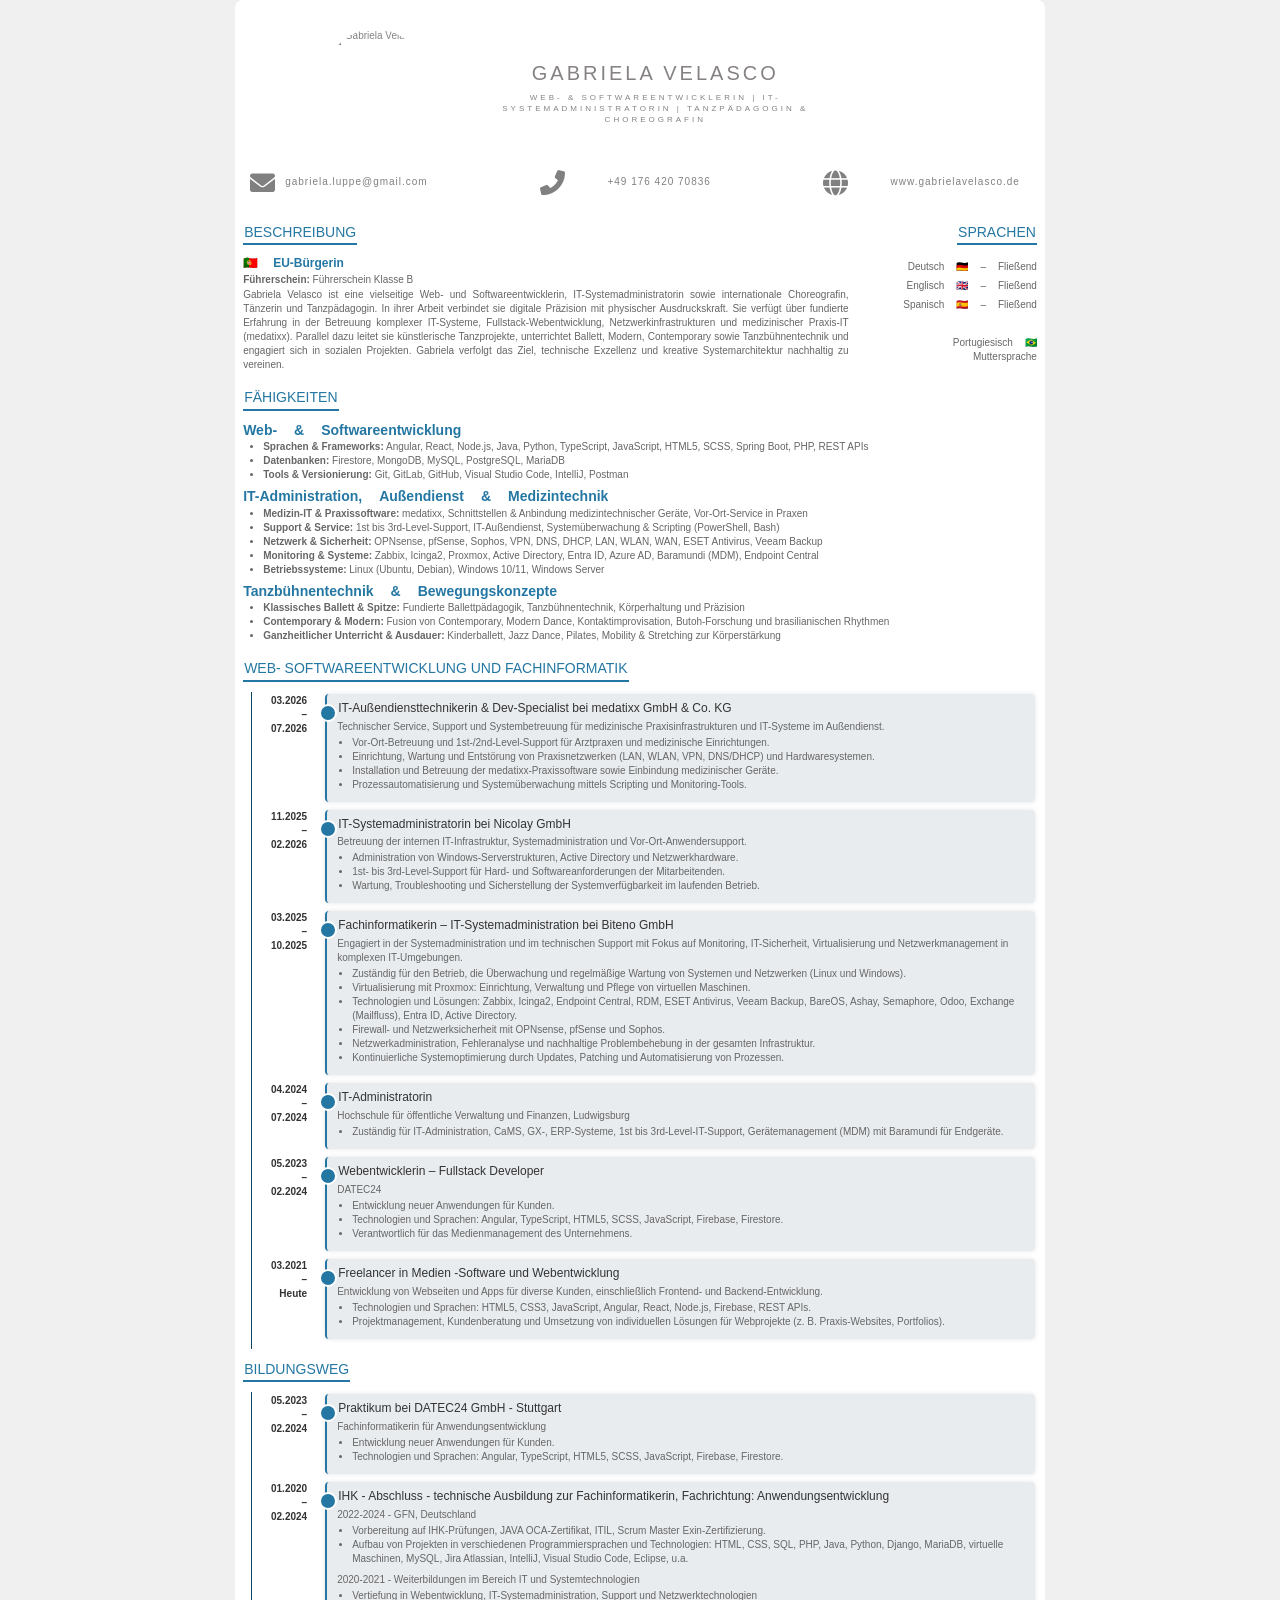
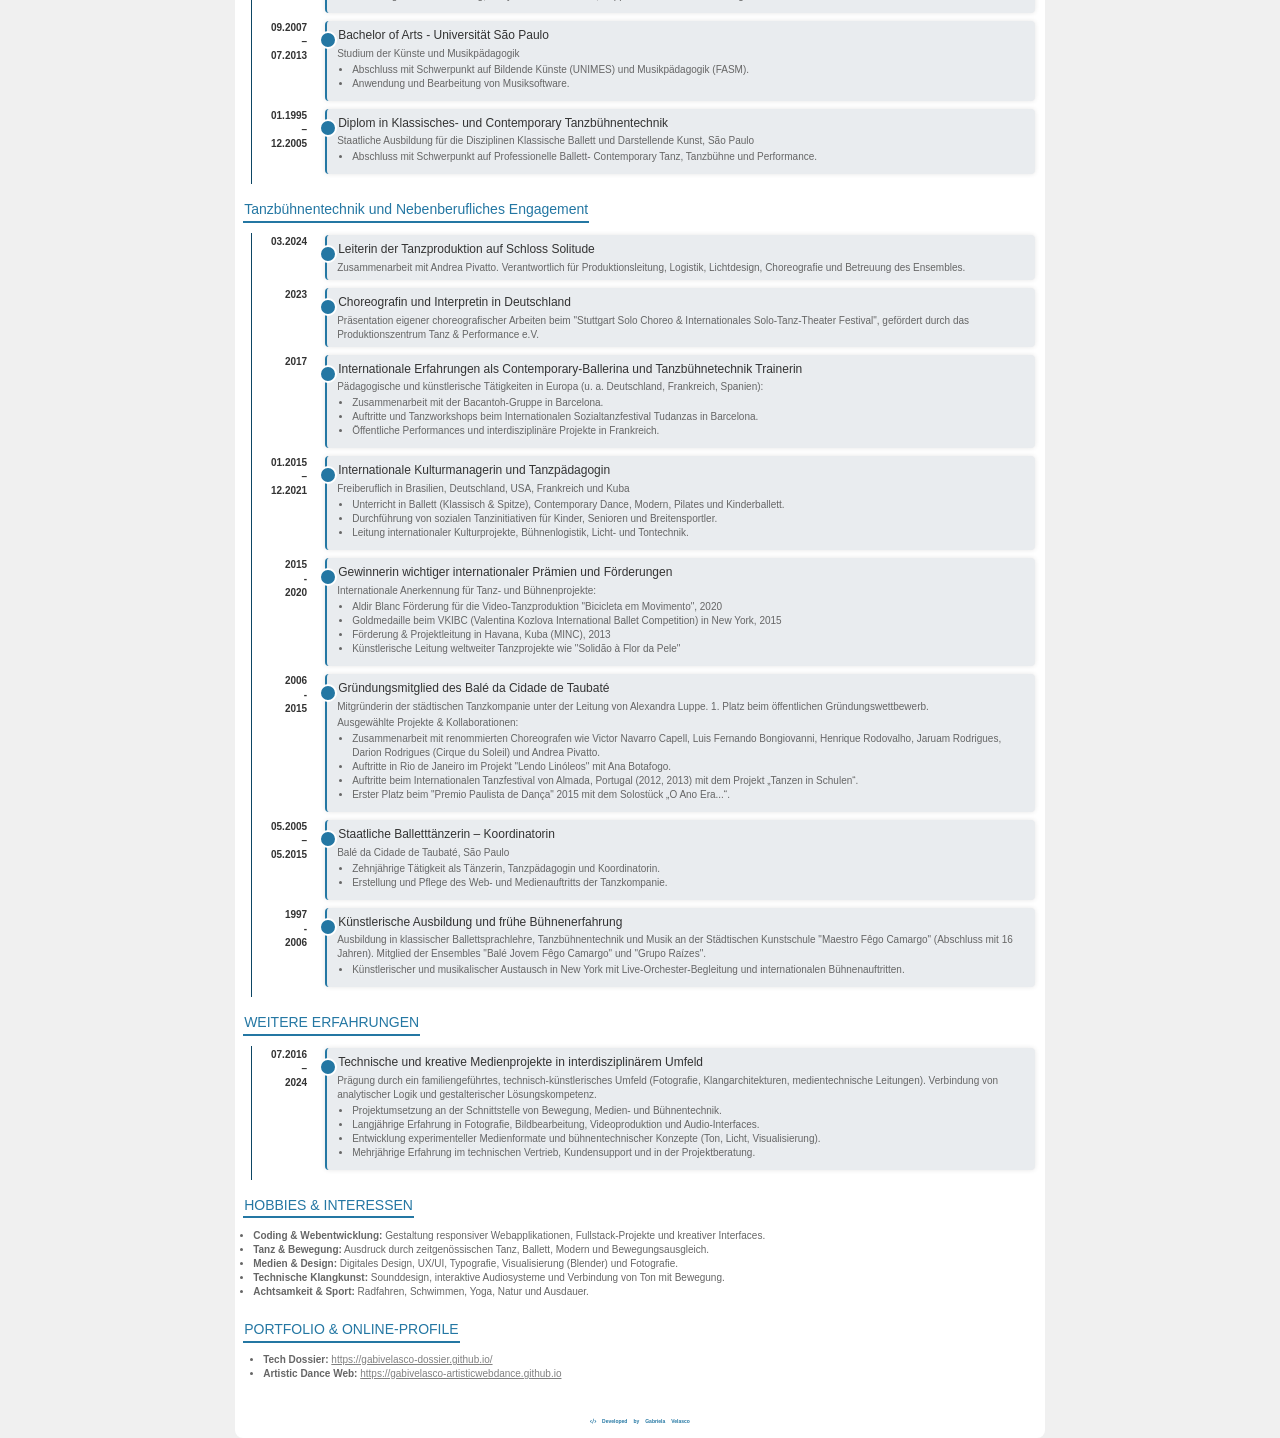
==== index-16.08.26.html @ 90b26a24 "Links in CV added" ====
<!DOCTYPE html>
<html lang="de">
<head>
    <meta charset="UTF-8">
    <meta name="viewport" content="width=device-width, initial-scale=1.0">
    <title>Lebenslauf - Gabriela Velasco</title>
    <link rel="stylesheet" href="styles-web.css">
    <script src="html2pdf.js" defer></script>
    <script src="scripts.js" defer></script>
    <link href="https://cdnjs.cloudflare.com/ajax/libs/font-awesome/6.0.0-beta3/css/all.min.css" rel="stylesheet">
    <script src="https://cdnjs.cloudflare.com/ajax/libs/html2pdf.js/0.9.2/html2pdf.bundle.min.js"></script>
    <link rel="stylesheet" href="https://fonts.googleapis.com/css2?family=Noto+Color+Emoji&display=swap">
</head>
<body>
    <div class="container">
        <section class="flex">
        </section>
        
        <div class="header">
            <section class="flex">
                <img src="img/Photo1.png" alt="Gabriela Velasco" class="photo">
                <section class="image-block">
                    <h1>GABRIELA VELASCO</h1>
                    <p class="profession">Web- & Softwareentwicklerin | IT-Systemadministratorin | Tanzpädagogin & Choreografin</p> 
                </section>
            </section>
        
            <section class="flex">
                <i class="fas fa-envelope img-email-info" style="color: grey; font-size: 25px;"></i>
                <p class="contact-info"><a href="mailto:gabriela.luppe@gmail.com" style="color: grey;">gabriela.luppe@gmail.com</a></p>
            
                <i class="fas fa-phone-alt img-contact-info" style="color: grey; font-size: 25px;"></i>
                <p class="contact-info" style="color: grey;">+49 176 420 70836</p>
            
                <i class="fas fa-globe img-contact-info" style="color: grey; font-size: 25px;"></i>
                <p class="contact-info"><a href="https://www.gabrielavelasco.de/" style="color: grey;">www.gabrielavelasco.de</a></p>
            </section>
        </div>

        <div class="section columns">
            <div class="column description">
                <h2 class="maintopic">BESCHREIBUNG</h2><br>
                <span class="ue-bürgerin"> 🇵🇹 EU-Bürgerin</span>  
                <p><strong>Führerschein:</strong> Führerschein Klasse B</p>
           
                <p>Gabriela Velasco ist eine vielseitige Web- und Softwareentwicklerin, IT-Systemadministratorin sowie internationale Choreografin, Tänzerin und Tanzpädagogin. In ihrer Arbeit verbindet sie digitale Präzision mit physischer Ausdruckskraft. Sie verfügt über fundierte Erfahrung in der Betreuung komplexer IT-Systeme, Fullstack-Webentwicklung, Netzwerkinfrastrukturen und medizinischer Praxis-IT (medatixx). Parallel dazu leitet sie künstlerische Tanzprojekte, unterrichtet Ballett, Modern, Contemporary sowie Tanzbühnentechnik und engagiert sich in sozialen Projekten. Gabriela verfolgt das Ziel, technische Exzellenz und kreative Systemarchitektur nachhaltig zu vereinen.</p>
            </div>
            
            <div class="column sprachen">
                <div class="block-sprachen">
                    <h2 class="maintopic">SPRACHEN</h2>
                    <ul>
                        <li>Deutsch <span>🇩🇪</span> – Fließend</li>
                        <li>Englisch <span>🇬🇧</span> – Fließend</li>
                        <li>Spanisch <span>🇪🇸</span> – Fließend</li><br>
                        <li>Portugiesisch <span>🇧🇷</span> <br>Muttersprache</li>
                    </ul>
                </div>
            </div>
        </div>

        <div class="section skills">
            <h2 class="maintopic">FÄHIGKEITEN</h2><br>

            <h3 class="hardskills"><strong>Web- & Softwareentwicklung</strong></h3>
            <ul>
                <li><strong>Sprachen & Frameworks:</strong> Angular, React, Node.js, Java, Python, TypeScript, JavaScript, HTML5, SCSS, Spring Boot, PHP, REST APIs</li>
                <li><strong>Datenbanken:</strong> Firestore, MongoDB, MySQL, PostgreSQL, MariaDB</li>
                <li><strong>Tools & Versionierung:</strong> Git, GitLab, GitHub, Visual Studio Code, IntelliJ, Postman</li>
            </ul>

            <h3 class="hardskills"><strong>IT-Administration, Außendienst & Medizintechnik</strong></h3>
            <ul>
                <li><strong>Medizin-IT & Praxissoftware:</strong> medatixx, Schnittstellen & Anbindung medizintechnischer Geräte, Vor-Ort-Service in Praxen</li>
                <li><strong>Support & Service:</strong> 1st bis 3rd-Level-Support, IT-Außendienst, Systemüberwachung & Scripting (PowerShell, Bash)</li>
                <li><strong>Netzwerk & Sicherheit:</strong> OPNsense, pfSense, Sophos, VPN, DNS, DHCP, LAN, WLAN, WAN, ESET Antivirus, Veeam Backup</li>
                <li><strong>Monitoring & Systeme:</strong> Zabbix, Icinga2, Proxmox, Active Directory, Entra ID, Azure AD, Baramundi (MDM), Endpoint Central</li>
                <li><strong>Betriebssysteme:</strong> Linux (Ubuntu, Debian), Windows 10/11, Windows Server</li>
            </ul>

            <h3 class="hardskills"><strong>Tanzbühnentechnik & Bewegungskonzepte</strong></h3>
            <ul>
                <li><strong>Klassisches Ballett & Spitze:</strong> Fundierte Ballettpädagogik, Tanzbühnentechnik, Körperhaltung und Präzision</li>
                <li><strong>Contemporary & Modern:</strong> Fusion von Contemporary, Modern Dance, Kontaktimprovisation, Butoh-Forschung und brasilianischen Rhythmen</li>
                <li><strong>Ganzheitlicher Unterricht & Ausdauer:</strong> Kinderballett, Jazz Dance, Pilates, Mobility & Stretching zur Körperstärkung</li>
            </ul>
        </div>

        <div class="section">
            <h2 class="maintopic">WEB- SOFTWAREENTWICKLUNG UND FACHINFORMATIK</h2>
            <div class="timeline">
                <div class="timeline-item">
                    <div class="timeline-content">
                        <div class="timeline-date">03.2026<br> – <br>07.2026</div>
                        <h3>IT-Außendiensttechnikerin & Dev-Specialist bei medatixx GmbH & Co. KG</h3>
                        <p>Technischer Service, Support und Systembetreuung für medizinische Praxisinfrastrukturen und IT-Systeme im Außendienst.</p>
                        <ul>
                            <li>Vor-Ort-Betreuung und 1st-/2nd-Level-Support für Arztpraxen und medizinische Einrichtungen.</li>
                            <li>Einrichtung, Wartung und Entstörung von Praxisnetzwerken (LAN, WLAN, VPN, DNS/DHCP) und Hardwaresystemen.</li>
                            <li>Installation und Betreuung der medatixx-Praxissoftware sowie Einbindung medizinischer Geräte.</li>
                            <li>Prozessautomatisierung und Systemüberwachung mittels Scripting und Monitoring-Tools.</li>
                        </ul>
                    </div>
                </div>
                <div class="timeline-item">
                    <div class="timeline-content">
                        <div class="timeline-date">11.2025<br> – <br>02.2026</div>
                        <h3>IT-Systemadministratorin bei Nicolay GmbH</h3>
                        <p>Betreuung der internen IT-Infrastruktur, Systemadministration und Vor-Ort-Anwendersupport.</p>
                        <ul>
                            <li>Administration von Windows-Serverstrukturen, Active Directory und Netzwerkhardware.</li>
                            <li>1st- bis 3rd-Level-Support für Hard- und Softwareanforderungen der Mitarbeitenden.</li>
                            <li>Wartung, Troubleshooting und Sicherstellung der Systemverfügbarkeit im laufenden Betrieb.</li>
                        </ul>
                    </div>
                </div>
                <div class="timeline-item">
                    <div class="timeline-content">
                        <div class="timeline-date">03.2025<br> – <br>10.2025</div>
                        <h3>Fachinformatikerin – IT-Systemadministration bei Biteno GmbH</h3>
                        <p>Engagiert in der Systemadministration und im technischen Support mit Fokus auf Monitoring, IT-Sicherheit, Virtualisierung und Netzwerkmanagement in komplexen IT-Umgebungen.</p>
                        <ul>
                            <li>Zuständig für den Betrieb, die Überwachung und regelmäßige Wartung von Systemen und Netzwerken (Linux und Windows).</li>
                            <li>Virtualisierung mit Proxmox: Einrichtung, Verwaltung und Pflege von virtuellen Maschinen.</li>
                            <li>Technologien und Lösungen: Zabbix, Icinga2, Endpoint Central, RDM, ESET Antivirus, Veeam Backup, BareOS, Ashay, Semaphore, Odoo, Exchange (Mailfluss), Entra ID, Active Directory.</li>
                            <li>Firewall- und Netzwerksicherheit mit OPNsense, pfSense und Sophos.</li>
                            <li>Netzwerkadministration, Fehleranalyse und nachhaltige Problembehebung in der gesamten Infrastruktur.</li>
                            <li>Kontinuierliche Systemoptimierung durch Updates, Patching und Automatisierung von Prozessen.</li>
                        </ul>
                    </div>
                </div>
                <div class="timeline-item">
                    <div class="timeline-content">
                        <div class="timeline-date">04.2024<br> – <br>07.2024</div>
                        <h3>IT-Administratorin</h3>
                        <p>Hochschule für öffentliche Verwaltung und Finanzen, Ludwigsburg</p>
                        <ul>
                            <li>Zuständig für IT-Administration, CaMS, GX-, ERP-Systeme, 1st bis 3rd-Level-IT-Support, Gerätemanagement (MDM) mit Baramundi für Endgeräte.</li>
                        </ul>
                    </div>
                </div>
                <div class="timeline-item">
                    <div class="timeline-content">
                        <div class="timeline-date">05.2023<br> – <br>02.2024</div>
                        <h3>Webentwicklerin – Fullstack Developer</h3>
                        <p>DATEC24</p>
                        <ul>
                            <li>Entwicklung neuer Anwendungen für Kunden.</li>
                            <li>Technologien und Sprachen: Angular, TypeScript, HTML5, SCSS, JavaScript, Firebase, Firestore.</li>
                            <li>Verantwortlich für das Medienmanagement des Unternehmens.</li>
                        </ul>
                    </div>
                </div>
                <div class="timeline-item">
                    <div class="timeline-content">
                        <div class="timeline-date">03.2021<br> – <br>Heute</div>
                        <h3>Freelancer in Medien -Software und Webentwicklung</h3>
                        <p>Entwicklung von Webseiten und Apps für diverse Kunden, einschließlich Frontend- und Backend-Entwicklung.</p>
                        <ul>
                            <li>Technologien und Sprachen: HTML5, CSS3, JavaScript, Angular, React, Node.js, Firebase, REST APIs.</li>
                            <li>Projektmanagement, Kundenberatung und Umsetzung von individuellen Lösungen für Webprojekte (z. B. Praxis-Websites, Portfolios).</li>
                        </ul>
                    </div>
                </div>
            </div>

            <div class="section">
                <h2 class="maintopic">BILDUNGSWEG</h2>
                <div class="timeline">
                    <div class="timeline-item">
                        <div class="timeline-content">
                            <div class="timeline-date">05.2023<br> – <br>02.2024</div>
                            <h3>Praktikum bei DATEC24 GmbH - Stuttgart</h3>
                            <p>Fachinformatikerin für Anwendungsentwicklung</p>
                            <ul>
                                <li>Entwicklung neuer Anwendungen für Kunden.</li>
                                <li>Technologien und Sprachen: Angular, TypeScript, HTML5, SCSS, JavaScript, Firebase, Firestore.</li>
                            </ul>
                        </div>
                    </div>
                    <div class="timeline-item">
                        <div class="timeline-content">
                            <div class="timeline-date">01.2020<br> – <br> 02.2024</div>
                            <h3>IHK - Abschluss - technische Ausbildung zur Fachinformatikerin, Fachrichtung: Anwendungsentwicklung</h3>
                            <p>2022-2024 - GFN, Deutschland</p>
                            <ul>
                                <li>Vorbereitung auf IHK-Prüfungen, JAVA OCA-Zertifikat, ITIL, Scrum Master Exin-Zertifizierung.</li>
                                <li>Aufbau von Projekten in verschiedenen Programmiersprachen und Technologien: HTML, CSS, SQL, PHP, Java, Python, Django, MariaDB, virtuelle Maschinen, MySQL, Jira Atlassian, IntelliJ, Visual Studio Code, Eclipse, u.a.</li>
                            </ul>
                            <p>2020-2021 - Weiterbildungen im Bereich IT und Systemtechnologien</p>
                            <ul>
                                <li>Vertiefung in Webentwicklung, IT-Systemadministration, Support und Netzwerktechnologien</li>
                            </ul>    
                        </div>
                    </div> 
                    <div class="timeline-item">
                        <div class="timeline-content">
                            <div class="timeline-date">09.2007<br> – <br> 07.2013</div>
                            <h3>Bachelor of Arts - Universität São Paulo</h3>
                            <p>Studium der Künste und Musikpädagogik</p>
                            <ul>
                                <li>Abschluss mit Schwerpunkt auf Bildende Künste (UNIMES) und Musikpädagogik (FASM).</li>
                                <li>Anwendung und Bearbeitung von Musiksoftware.</li>
                            </ul>
                        </div>
                    </div>
                    <div class="timeline-item">
                        <div class="timeline-content">
                            <div class="timeline-date">01.1995<br> – <br> 12.2005</div>
                            <h3>Diplom in Klassisches- und Contemporary Tanzbühnentechnik</h3>
                            <p>Staatliche Ausbildung für die Disziplinen Klassische Ballett und Darstellende Kunst, São Paulo</p>
                            <ul>
                                <li>Abschluss mit Schwerpunkt auf Professionelle Ballett- Contemporary Tanz, Tanzbühne und Performance.</li>
                            </ul>
                        </div>
                    </div>
                </div>
            </div>
        </div>

        <div class="section">
            <h2 class="maintopic">Tanzbühnentechnik und Nebenberufliches Engagement</h2>
            <div class="timeline">
                <div class="timeline-item">
                    <div class="timeline-content">
                        <div class="timeline-date">03.2024</div>
                        <h3>Leiterin der Tanzproduktion auf Schloss Solitude</h3>
                        <p>Zusammenarbeit mit Andrea Pivatto. Verantwortlich für Produktionsleitung, Logistik, Lichtdesign, Choreografie und Betreuung des Ensembles.</p>
                    </div>
                </div>
                <div class="timeline-item"> 
                    <div class="timeline-content">
                        <div class="timeline-date">2023</div>
                        <h3>Choreografin und Interpretin in Deutschland</h3>
                        <p>Präsentation eigener choreografischer Arbeiten beim "Stuttgart Solo Choreo & Internationales Solo-Tanz-Theater Festival", gefördert durch das Produktionszentrum Tanz & Performance e.V.</p>
                    </div>
                </div>
                <div class="timeline-item"> 
                    <div class="timeline-content">
                        <div class="timeline-date">2017</div>
                        <h3>Internationale Erfahrungen als Contemporary-Ballerina und Tanzbühnetechnik Trainerin</h3>
                        <p>Pädagogische und künstlerische Tätigkeiten in Europa (u. a. Deutschland, Frankreich, Spanien):</p>
                        <ul>
                            <li>Zusammenarbeit mit der Bacantoh-Gruppe in Barcelona.</li>
                            <li>Auftritte und Tanzworkshops beim Internationalen Sozialtanzfestival Tudanzas in Barcelona.</li>
                            <li>Öffentliche Performances und interdisziplinäre Projekte in Frankreich.</li>
                        </ul>
                    </div>
                </div>
                <div class="timeline-item">
                    <div class="timeline-content">
                        <div class="timeline-date">01.2015<br> – <br> 12.2021</div>
                        <h3>Internationale Kulturmanagerin und Tanzpädagogin</h3>
                        <p>Freiberuflich in Brasilien, Deutschland, USA, Frankreich und Kuba</p>
                        <ul>
                            <li>Unterricht in Ballett (Klassisch & Spitze), Contemporary Dance, Modern, Pilates und Kinderballett.</li>
                            <li>Durchführung von sozialen Tanzinitiativen für Kinder, Senioren und Breitensportler.</li>
                            <li>Leitung internationaler Kulturprojekte, Bühnenlogistik, Licht- und Tontechnik.</li>
                        </ul>
                    </div>
                </div>
                <div class="timeline-item"> 
                    <div class="timeline-content">
                        <div class="timeline-date">2015 <br> - <br> 2020</div>
                        <h3>Gewinnerin wichtiger internationaler Prämien und Förderungen</h3>
                        <p>Internationale Anerkennung für Tanz- und Bühnenprojekte:</p>
                        <ul>
                            <li>Aldir Blanc Förderung für die Video-Tanzproduktion "Bicicleta em Movimento", 2020</li>
                            <li>Goldmedaille beim VKIBC (Valentina Kozlova International Ballet Competition) in New York, 2015</li>
                            <li>Förderung & Projektleitung in Havana, Kuba (MINC), 2013</li>
                            <li>Künstlerische Leitung weltweiter Tanzprojekte wie "Solidão à Flor da Pele"</li>
                        </ul>
                    </div>
                </div>
                <div class="timeline-item"> 
                    <div class="timeline-content">
                        <div class="timeline-date">2006 <br> - <br> 2015</div>
                        <h3>Gründungsmitglied des Balé da Cidade de Taubaté</h3>
                        <p>Mitgründerin der städtischen Tanzkompanie unter der Leitung von Alexandra Luppe. 1. Platz beim öffentlichen Gründungswettbewerb.</p>
                        <p>Ausgewählte Projekte & Kollaborationen:</p>
                        <ul>
                            <li>Zusammenarbeit mit renommierten Choreografen wie Victor Navarro Capell, Luis Fernando Bongiovanni, Henrique Rodovalho, Jaruam Rodrigues, Darion Rodrigues (Cirque du Soleil) und Andrea Pivatto.</li>
                            <li>Auftritte in Rio de Janeiro im Projekt "Lendo Linóleos" mit Ana Botafogo.</li>
                            <li>Auftritte beim Internationalen Tanzfestival von Almada, Portugal (2012, 2013) mit dem Projekt „Tanzen in Schulen“.</li>
                            <li>Erster Platz beim "Premio Paulista de Dança" 2015 mit dem Solostück „O Ano Era...“.</li>
                        </ul>
                    </div>
                </div>
                <div class="timeline-item">
                    <div class="timeline-content">
                        <div class="timeline-date">05.2005<br> –<br> 05.2015</div>
                        <h3>Staatliche Balletttänzerin – Koordinatorin</h3>
                        <p>Balé da Cidade de Taubaté, São Paulo</p>
                        <ul>
                            <li>Zehnjährige Tätigkeit als Tänzerin, Tanzpädagogin und Koordinatorin.</li>
                            <li>Erstellung und Pflege des Web- und Medienauftritts der Tanzkompanie.</li>
                        </ul>
                    </div>
                </div>
               <div class="timeline-item"> 
                    <div class="timeline-content">
                        <div class="timeline-date">1997 <br> - <br> 2006</div>
                        <h3>Künstlerische Ausbildung und frühe Bühnenerfahrung</h3>
                        <p>Ausbildung in klassischer Ballettsprachlehre, Tanzbühnentechnik und Musik an der Städtischen Kunstschule "Maestro Fêgo Camargo" (Abschluss mit 16 Jahren). Mitglied der Ensembles "Balé Jovem Fêgo Camargo" und "Grupo Raízes".</p>
                        <ul>
                            <li>Künstlerischer und musikalischer Austausch in New York mit Live-Orchester-Begleitung und internationalen Bühnenauftritten.</li>
                        </ul>
                    </div>
                </div>
            </div>
        </div>

        <div class="section">
            <h2 class="maintopic">WEITERE ERFAHRUNGEN</h2>
            <div class="timeline">
                <div class="timeline-item"> 
                    <div class="timeline-content">
                        <div class="timeline-date">07.2016<br> – <br>2024</div>
                        <h3>Technische und kreative Medienprojekte in interdisziplinärem Umfeld</h3> 
                        <p>Prägung durch ein familiengeführtes, technisch-künstlerisches Umfeld (Fotografie, Klangarchitekturen, medientechnische Leitungen). Verbindung von analytischer Logik und gestalterischer Lösungskompetenz.</p> 
                        <ul> 
                            <li>Projektumsetzung an der Schnittstelle von Bewegung, Medien- und Bühnentechnik.</li> 
                            <li>Langjährige Erfahrung in Fotografie, Bildbearbeitung, Videoproduktion und Audio-Interfaces.</li> 
                            <li>Entwicklung experimenteller Medienformate und bühnentechnischer Konzepte (Ton, Licht, Visualisierung).</li> 
                            <li>Mehrjährige Erfahrung im technischen Vertrieb, Kundensupport und in der Projektberatung.</li>
                        </ul>
                    </div>
                </div>
            </div>
        </div>

        <div class="section hobbies">
            <h2 class="maintopic">HOBBIES & INTERESSEN</h2>
            <ul>
                <li><strong>Coding & Webentwicklung:</strong> Gestaltung responsiver Webapplikationen, Fullstack-Projekte und kreativer Interfaces.</li>
                <li><strong>Tanz & Bewegung:</strong> Ausdruck durch zeitgenössischen Tanz, Ballett, Modern und Bewegungsausgleich.</li>
                <li><strong>Medien & Design:</strong> Digitales Design, UX/UI, Typografie, Visualisierung (Blender) und Fotografie.</li>
                <li><strong>Technische Klangkunst:</strong> Sounddesign, interaktive Audiosysteme und Verbindung von Ton mit Bewegung.</li>
                <li><strong>Achtsamkeit & Sport:</strong> Radfahren, Schwimmen, Yoga, Natur und Ausdauer.</li>
            </ul>
        </div>

        <div class="section portfolio-links">
            <h2 class="maintopic">PORTFOLIO & ONLINE-PROFILE</h2>
            <ul>
                <li><strong>Tech Dossier:</strong> <a href="https://gabivelasco.github.io/Curriculos_/" target="_blank" style="color: grey; text-decoration: underline;">https://gabivelasco-dossier.github.io/</a></li>
                <li><strong>Artistic Dance Web:</strong> <a href="https://gabivelasco.github.io/ArtisticDance_Web/" target="_blank" style="color: grey; text-decoration: underline;">https://gabivelasco-artisticwebdance.github.io</a></li>
            </ul>
        </div>

        <br>

        <div class="Signatur"> 
            <p style="text-align: center; font-size: 5px !important;">
                <i class="fas fa-code"></i> Developed by Gabriela Velasco
            </p> 
        </div>
    </div>
</body>
</html>
---- styles-web.css ----
/* styles-web.css */

body {
    font-family: Arial, sans-serif;
    line-height: 1.4;
    background-color: #f0f0f0;
    padding: 0;
    margin: 0;
}

/* Margins for A4 Format */
@page {
    margin: 1.5cm;
}

.container {
    background-color: #fff;
    max-width: 210mm; /* A4 size width */
    min-height: 297mm; /* A4 size height */
    margin: auto;
    padding: 8px;
    border-radius: 8px;
    position: relative;
}

.header {
    text-align: center;
    padding: 7px;
    color: #868282;
    border-radius: 5px;
    justify-content: space-between;
    align-items: center;
    margin-bottom: 10px;
    -webkit-border-radius: 5px;
    -moz-border-radius: 5px;
    -ms-border-radius: 5px;
    -o-border-radius: 5px;
}

.header a, .header p, .header img, .header h1, .header h2, .header h3, .header i{
    color: #868282;

}

.photo {
    display: block;
    margin: 10px auto;
    width: 100px; /* Adjusted size */
    height: 100px; /* Adjusted size */
    border-radius: 50%;
    border: 4px solid #fff;
    object-fit: cover;

    
}

h1 {
    color: #fff;
    font-weight: lighter;
    letter-spacing: 3px;
    margin: 5px 0;
    font-size: 20px; /* Adjusted size */
}

.profession {
    font-size: 8px !important; /* Adjusted size */
    text-transform: uppercase;
    margin: 5px 0;
    letter-spacing: 3px;
}

.profession p {
    font-size: 10px !important; /* Adjusted size */
    text-transform: uppercase;
    margin: 5px 0;
    letter-spacing: 3px;
}


.contact-info {
    font-size: 10px; /* Adjusted size */
    margin: 0  5px auto;
    padding: 5px ;
    left: 0;
    letter-spacing: 1px;

 
}

.img-contact-info {
    margin: 0 auto;
    padding-left: 65px ;
    right: 0;
    left: 5px;
    width:20px;


}


.contact-info a {
    color: #fff;
    text-decoration: underline;
    font-size: 10px; /* Adjusted size */
}

.contact-info p {
    color: #fff;
    text-decoration: underline;
    font-size: 10px; /* Adjusted size */
    margin: 0 auto;
    padding: 0 ;
    right: 0;
}

.flex, .flex a {
    display: flex;
    flex-direction: row;
    color: #fff;
    text-decoration:none;
    font-size: 10px;
   
}



h2 {
    color: #2477a3;
    border-bottom: 2px solid #2477a3;
    display: inline-block;
    padding-bottom: 2px; /* Adjusted size */
    margin-bottom: 7px; /* Adjusted size */
    font-weight: 300;
    font-size: 14px; /* Adjusted size */
}

.section {
    margin-bottom: 5px;
}

.columns {
    display: flex;
    justify-content: space-between;
    gap: 20px; /* Space between columns */
}

.column {
    /* Flex item properties for responsive layout */
    width: 50%;

}

.description {
    width: 90%; /* Wider width for description */
    text-align:justify;
    
}

.sprachen {
    width: 25%; /* Slightly smaller width for sprachen */
    display: flex;
    justify-content: flex-end; /* Aligns content to the right */
    margin: auto;
    font-family: 'Noto Color Emoji', sans-serif;
}

.description, .sprachen {
    margin: 0;
}

.description p, .sprachen ul {
    margin: 0;
    color: #666;
    font-size: 10px; /* Adjusted size */
}

.sprachen ul {
    list-style: none;
    padding: 0;
}

.sprachen li {
    margin: 5px 0;
}

.timeline {
    position: relative;
    margin: 0;
    padding: 2px;
    list-style: none;
}

.timeline:before {
    content: '';
    position: absolute;
    top: 0;
    bottom: 0;
    width: 1px; /* Adjusted size */
    background: #0d4664;
    left: 8px;
}

.timeline-item {
    margin-bottom: 8px; /* Adjusted size */
    position: relative;
    padding-left: 80px; /* Adjusted size */
}

.timeline-date {
    position: absolute;
    left: -110px; /* Adjusted size */
    width: 90px; /* Adjusted size */
    text-align: right;
    color: #333;
    font-weight: bold;
    font-size: 10px; /* Adjusted size */
    top: 0;
}

.timeline-content {
    margin-left: 0;
    padding: 5px 10px; /* Adjusted size */
    background-color: #e9ecef;
    border-left: 2px solid #2477a3;
    position: relative;
    border-radius: 4px;
    box-shadow: 0 0 5px rgba(0, 0, 0, 0.1);
}

.timeline-content:before {
    content: '';
    display: block;
    position: absolute;
    top: 10px;
    left: -8px; /* Adjusted size */
    width: 14px; /* Adjusted size */
    height: 14px; /* Adjusted size */
    border-radius: 50%;
    background: #2477a3;
    border: 2px solid #fff;
}

.timeline-content h3 {
    margin-top: 0;
    color: #333;
    font-weight: 300;
    font-size: 12px; /* Adjusted size */
}

.timeline-content p, .timeline-content ul {
    margin: 2px 0 0;
    color: #666;
    font-size: 10px; /* Adjusted size */
  
}

.timeline-content ul {
    padding-left: 15px; /* Adjusted size */
    list-style-type: disc;
}

a {
    color: #2477a3;
    font-size: 10px; /* Adjusted size */
    transition: font-weight 0.3s ease-in-out, transform 0.3s ease-in-out;
    display: inline-block;
    font-weight: 100;
}

a:hover {
    transform: scale(1.01);
    font-weight: 400;
}

.hobbies {
    margin-top: 0px; /* Adjusted size */
}

.hobbies ul {
    padding-left: 10px; /* Adjusted padding */
}

/* Print styles */
@media print {
    .page-break {
        page-break-before: always;
    }
}

.block-sprachen { text-align: end;}
.skills h3 {
    font-size: 14px;
    font-weight: 200;
    padding: 0;
    margin: 0 auto;
}

.skills p, ul {
    font-size: 10px; /* Adjusted size */
    color: #666;
    padding: 0 0 5px 20px ;
    margin: 0 auto;
    
}

.skills {
    padding: 0px;
    margin: 0 auto;
}

h3, h2{
    padding: 1px;
    margin: 0 auto;
    
}

.maintopic{
    margin: 10px auto;
    
}

.description p, .hobbies ul {
    margin-top: 1px;
}

@media screen and (max-width: 768px){ 
    .flex, .contact-info, .contact-info a {
        display: block;
        margin: 0 auto;
        justify-content: center;
    } }

    .ue-bürgerin {
        color:  #2477a3;
        font-weight: bold;
        font-size: 12px;
        font-family: 'Noto Color Emoji', sans-serif !important;
        display: flex;
    }


.hardskills {
    
  
        color:  #2477a3;
        font-weight: bold;
        font-size: 12px;
        font-family: 'Noto Color Emoji', sans-serif !important;
        display: flex;
    
}



.Signatur {
    
  
    color:  #2477a3;
    font-weight: bold;
    font-size: 12px;
    font-family: 'Noto Color Emoji', sans-serif !important;

}


.image-block {

    width: 40%;
    height: auto;
    overflow: hidden;
    position: relative;
    margin: 0 auto;
    padding: 5%;
    background-position: center;
    background-size: cover;
    text-align: center;
    right: 14%;
}
    /* NEW */


    /* NEW END */
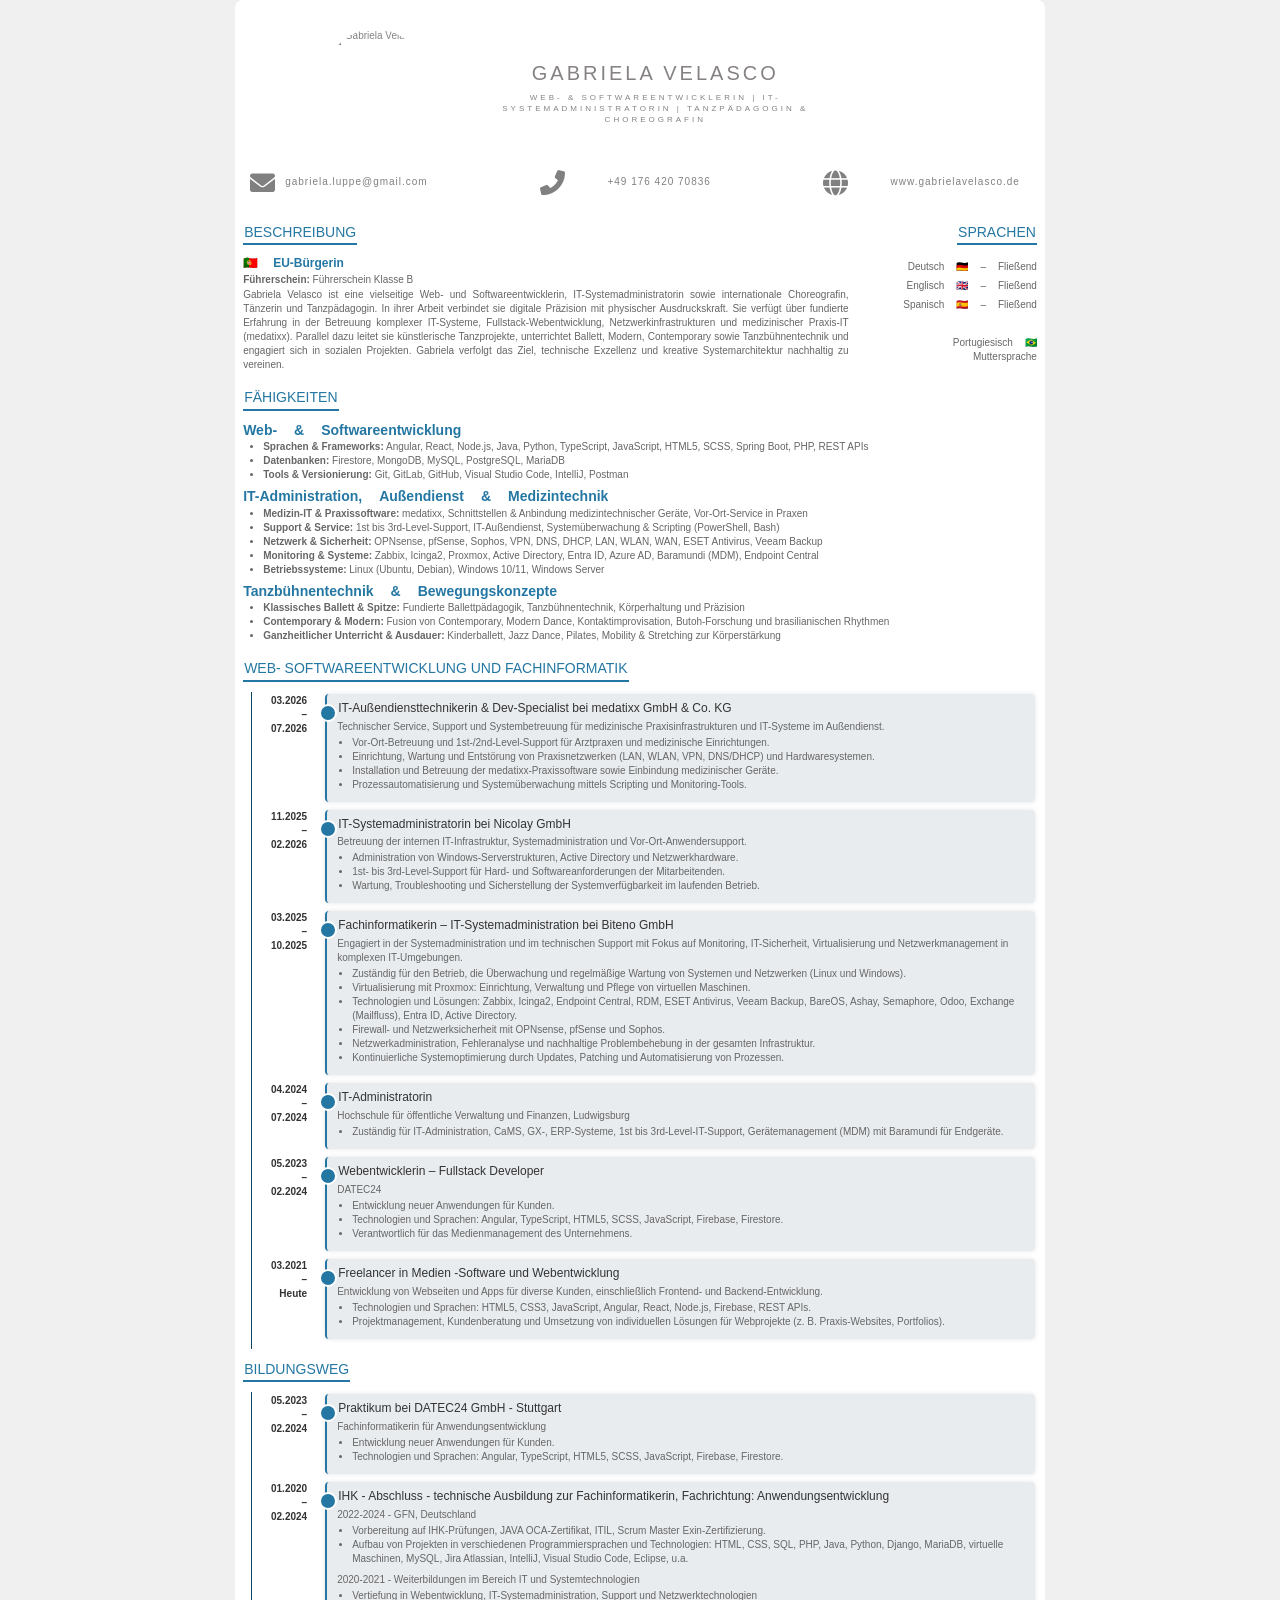
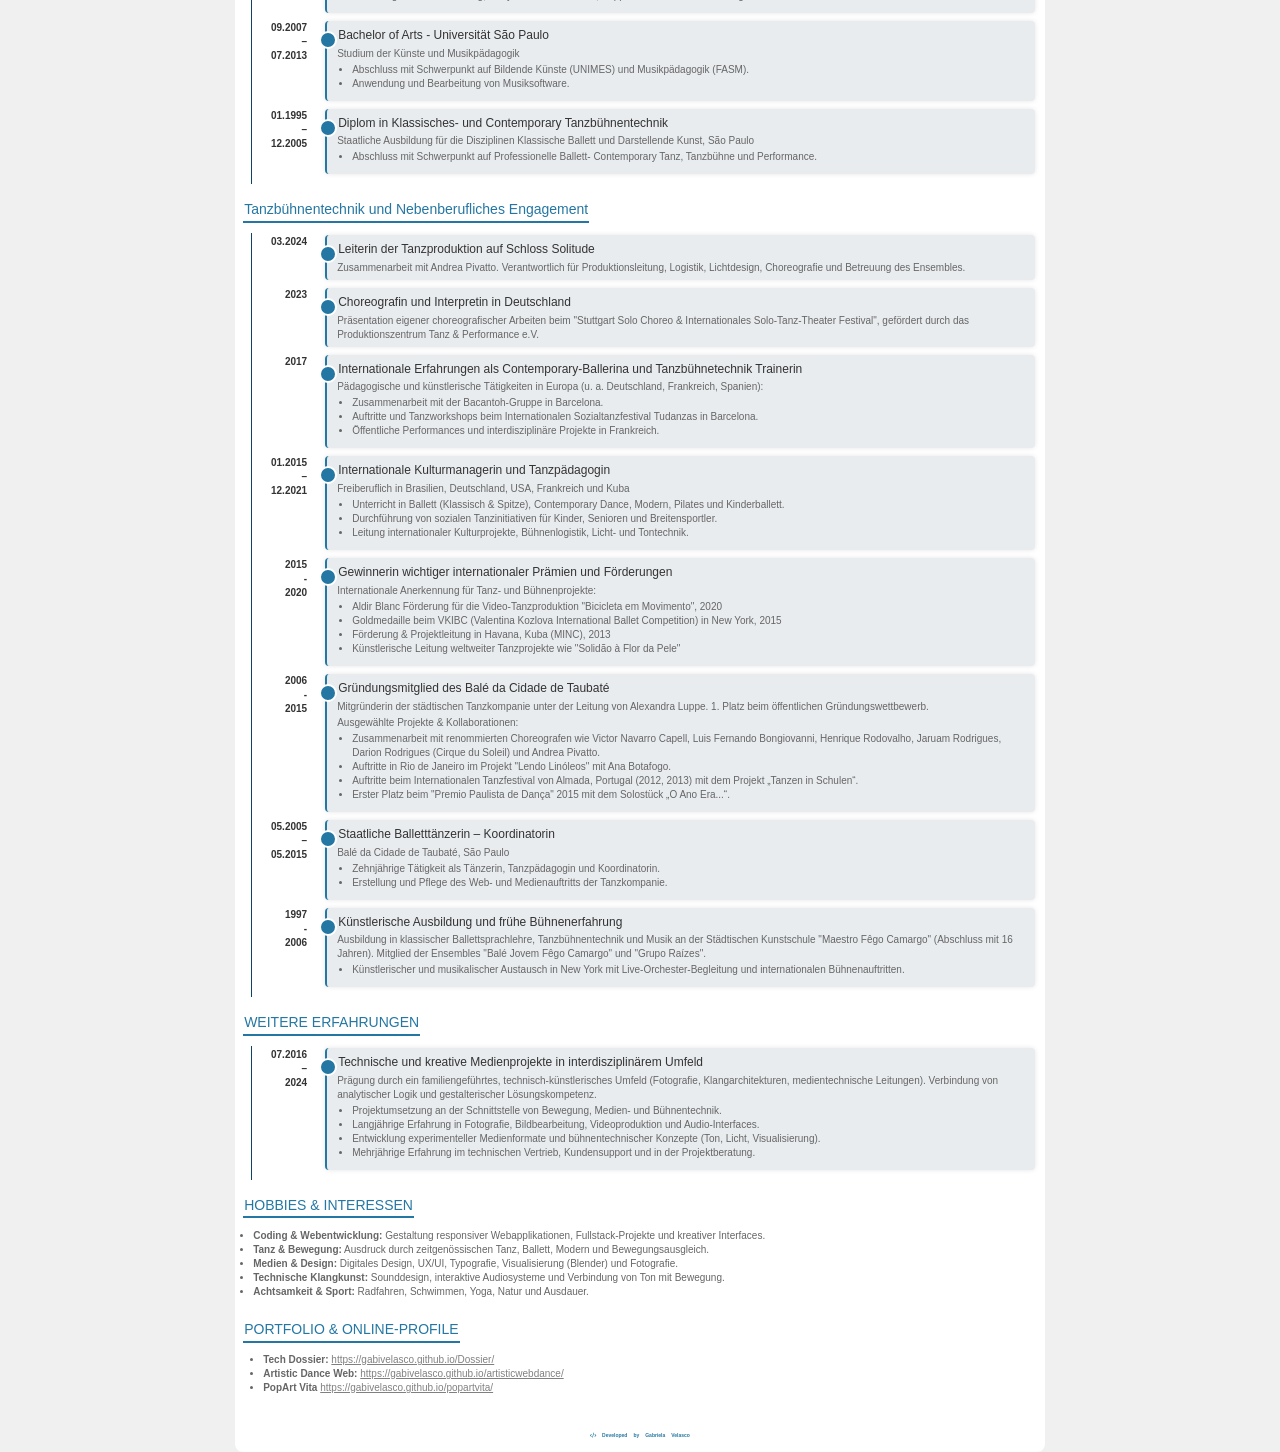
==== commit 4d9a69a1: "update links" ====
--- a/index-16.08.26.html
+++ b/index-16.08.26.html
@@ -343,9 +343,11 @@
         <div class="section portfolio-links">
             <h2 class="maintopic">PORTFOLIO & ONLINE-PROFILE</h2>
             <ul>
-                <li><strong>Tech Dossier:</strong> <a href="https://gabivelasco.github.io/Curriculos_/" target="_blank" style="color: grey; text-decoration: underline;">https://gabivelasco-dossier.github.io/</a></li>
-                <li><strong>Artistic Dance Web:</strong> <a href="https://gabivelasco.github.io/ArtisticDance_Web/" target="_blank" style="color: grey; text-decoration: underline;">https://gabivelasco-artisticwebdance.github.io</a></li>
-            </ul>
+                <li><strong>Tech Dossier:</strong> <a href="https://gabivelasco.github.io/Dossier/" target="_blank" style="color: grey; text-decoration: underline;">https://gabivelasco.github.io/Dossier/</a></li>
+                <li><strong>Artistic Dance Web:</strong> <a href="https://gabivelasco.github.io/artisticwebdance/" target="_blank" style="color: grey; text-decoration: underline;">https://gabivelasco.github.io/artisticwebdance/</a></li>
+                <li><strong>PopArt Vita</strong> <a href="https://gabivelasco.github.io/popartvita/" target="_blank" style="color: grey; text-decoration: underline;">https://gabivelasco.github.io/popartvita/</a></li>
+           
+            </ul> 
         </div>
 
         <br>
